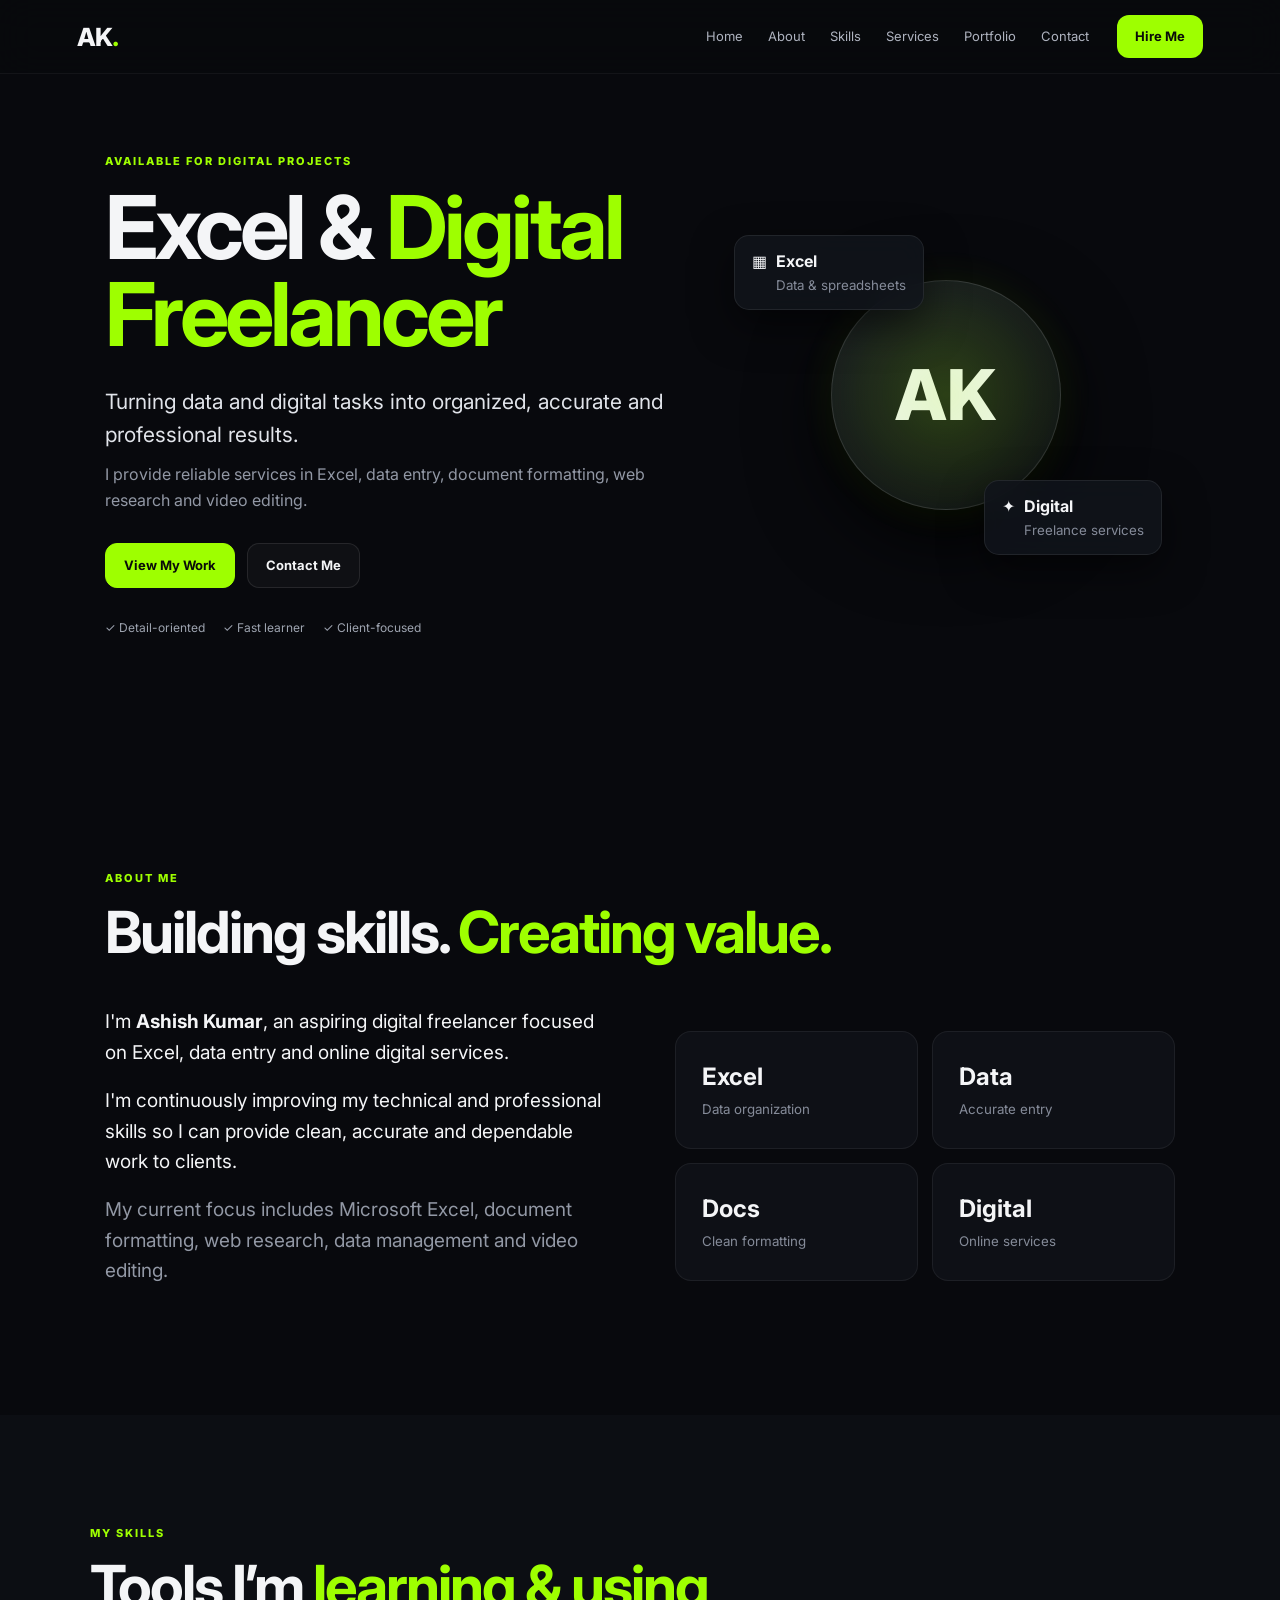
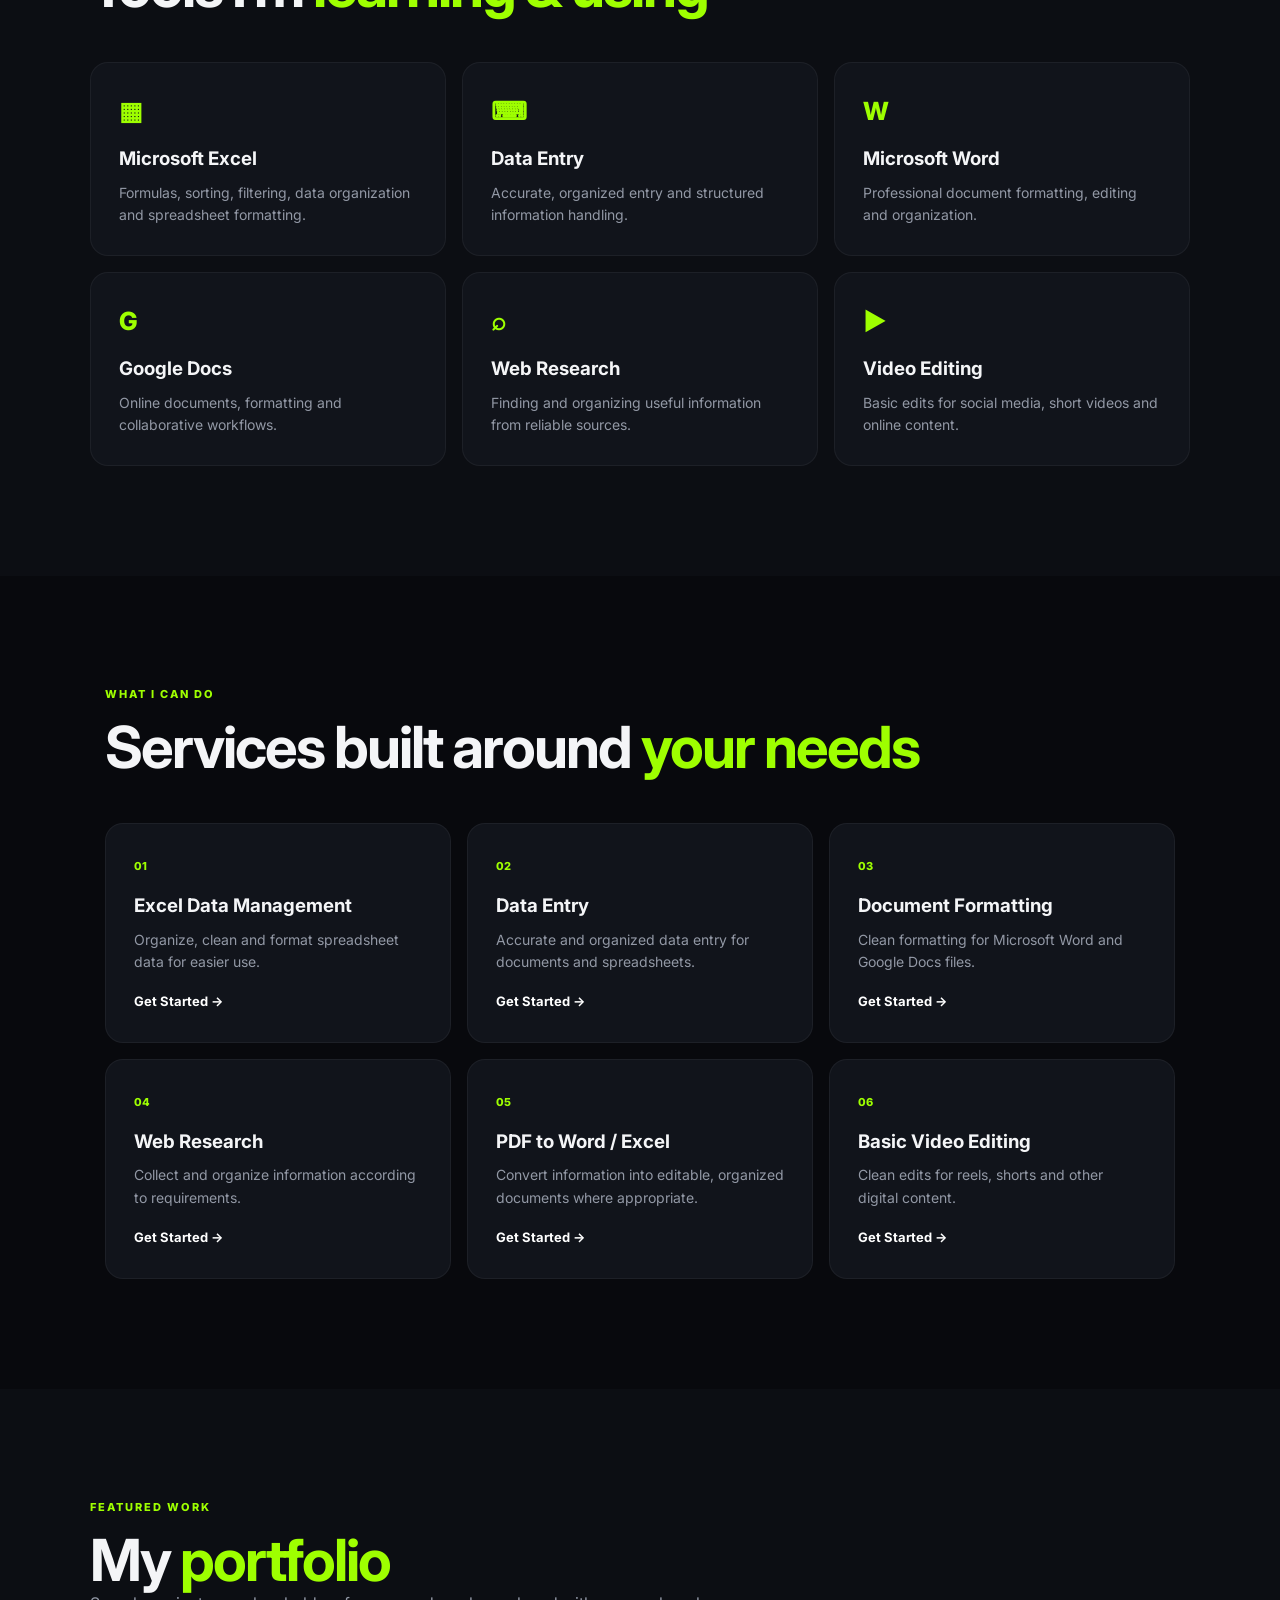
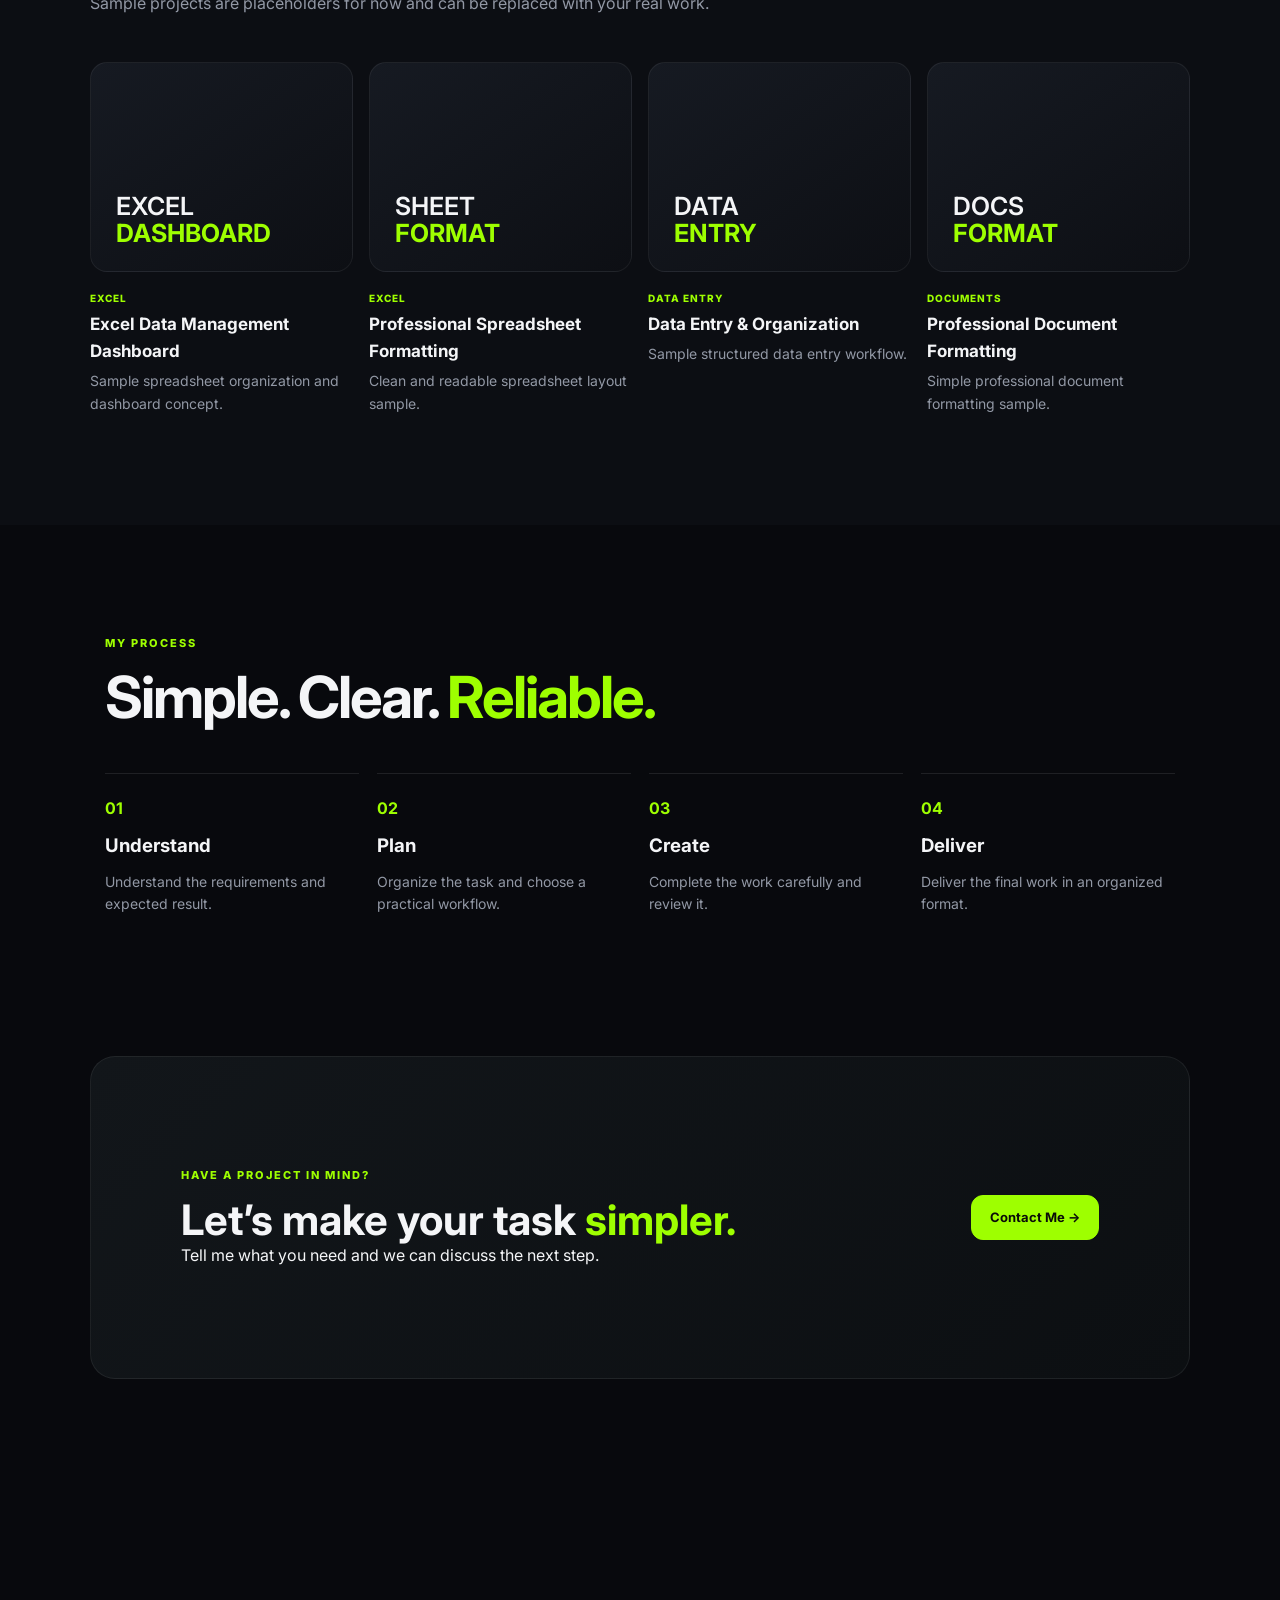
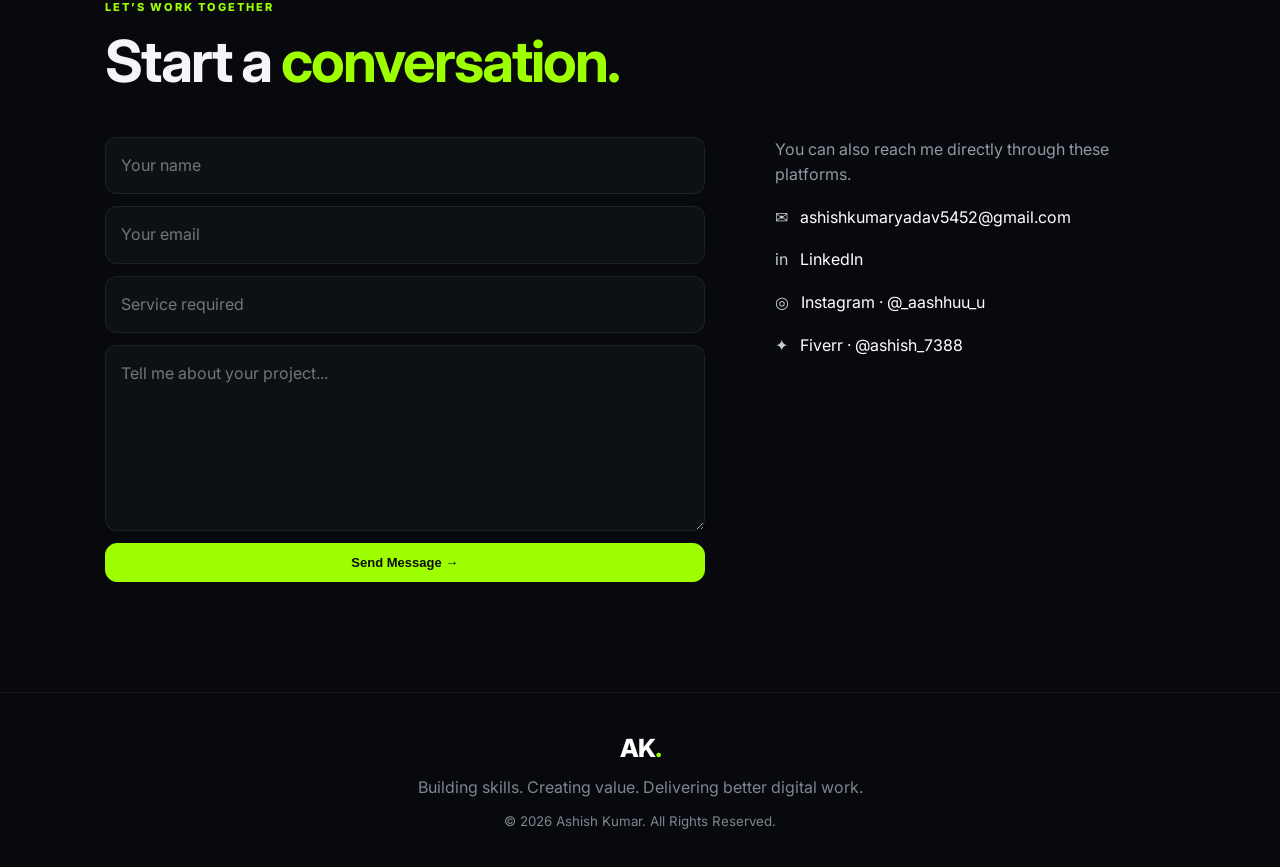
==== index.html @ 72ab9776 "Add files via upload" ====
<!DOCTYPE html>
<html lang="en">
<head>
  <meta charset="UTF-8">
  <meta name="viewport" content="width=device-width, initial-scale=1.0">
  <meta name="description" content="Ashish Kumar — Excel & Digital Freelancer. Portfolio showcasing Excel, data entry, document formatting, web research and digital services.">
  <title>Ashish Kumar | Excel & Digital Freelancer</title>
  <link rel="preconnect" href="https://fonts.googleapis.com">
  <link rel="preconnect" href="https://fonts.gstatic.com" crossorigin>
  <link href="https://fonts.googleapis.com/css2?family=Inter:wght@400;500;600;700;800&display=swap" rel="stylesheet">
  <link rel="stylesheet" href="style.css">
</head>
<body>
<header class="nav">
  <a class="logo" href="#home">AK<span>.</span></a>
  <button class="menu" aria-label="Open menu">☰</button>
  <nav>
    <a href="#home">Home</a><a href="#about">About</a><a href="#skills">Skills</a>
    <a href="#services">Services</a><a href="#portfolio">Portfolio</a><a href="#contact">Contact</a>
  </nav>
  <a class="nav-cta" href="#contact">Hire Me</a>
</header>

<main>
<section id="home" class="hero section">
  <div class="hero-copy reveal">
    <p class="eyebrow">AVAILABLE FOR DIGITAL PROJECTS</p>
    <h1>Excel &amp; <span>Digital Freelancer</span></h1>
    <p class="lead">Turning data and digital tasks into organized, accurate and professional results.</p>
    <p class="muted">I provide reliable services in Excel, data entry, document formatting, web research and video editing.</p>
    <div class="buttons">
      <a class="btn primary" href="#portfolio">View My Work</a>
      <a class="btn ghost" href="#contact">Contact Me</a>
    </div>
    <div class="mini-points"><span>✓ Detail-oriented</span><span>✓ Fast learner</span><span>✓ Client-focused</span></div>
  </div>
  <div class="hero-card reveal">
    <div class="orb"></div>
    <div class="avatar">AK</div>
    <div class="floating-card card-one">▦ <b>Excel</b><small>Data &amp; spreadsheets</small></div>
    <div class="floating-card card-two">✦ <b>Digital</b><small>Freelance services</small></div>
  </div>
</section>

<section id="about" class="section">
  <div class="section-head reveal"><p class="eyebrow">ABOUT ME</p><h2>Building skills. <span>Creating value.</span></h2></div>
  <div class="about-grid">
    <div class="about-text reveal">
      <p>I'm <strong>Ashish Kumar</strong>, an aspiring digital freelancer focused on Excel, data entry and online digital services.</p>
      <p>I'm continuously improving my technical and professional skills so I can provide clean, accurate and dependable work to clients.</p>
      <p class="muted">My current focus includes Microsoft Excel, document formatting, web research, data management and video editing.</p>
    </div>
    <div class="highlight-grid reveal">
      <div><b>Excel</b><small>Data organization</small></div><div><b>Data</b><small>Accurate entry</small></div>
      <div><b>Docs</b><small>Clean formatting</small></div><div><b>Digital</b><small>Online services</small></div>
    </div>
  </div>
</section>

<section id="skills" class="section alt">
  <div class="section-head reveal"><p class="eyebrow">MY SKILLS</p><h2>Tools I’m <span>learning &amp; using</span></h2></div>
  <div class="grid cards">
    <article class="skill reveal"><i>▦</i><h3>Microsoft Excel</h3><p>Formulas, sorting, filtering, data organization and spreadsheet formatting.</p></article>
    <article class="skill reveal"><i>⌨</i><h3>Data Entry</h3><p>Accurate, organized entry and structured information handling.</p></article>
    <article class="skill reveal"><i>W</i><h3>Microsoft Word</h3><p>Professional document formatting, editing and organization.</p></article>
    <article class="skill reveal"><i>G</i><h3>Google Docs</h3><p>Online documents, formatting and collaborative workflows.</p></article>
    <article class="skill reveal"><i>⌕</i><h3>Web Research</h3><p>Finding and organizing useful information from reliable sources.</p></article>
    <article class="skill reveal"><i>▶</i><h3>Video Editing</h3><p>Basic edits for social media, short videos and online content.</p></article>
  </div>
</section>

<section id="services" class="section">
  <div class="section-head reveal"><p class="eyebrow">WHAT I CAN DO</p><h2>Services built around <span>your needs</span></h2></div>
  <div class="grid services">
    <article class="service reveal"><span>01</span><h3>Excel Data Management</h3><p>Organize, clean and format spreadsheet data for easier use.</p><a href="#contact">Get Started →</a></article>
    <article class="service reveal"><span>02</span><h3>Data Entry</h3><p>Accurate and organized data entry for documents and spreadsheets.</p><a href="#contact">Get Started →</a></article>
    <article class="service reveal"><span>03</span><h3>Document Formatting</h3><p>Clean formatting for Microsoft Word and Google Docs files.</p><a href="#contact">Get Started →</a></article>
    <article class="service reveal"><span>04</span><h3>Web Research</h3><p>Collect and organize information according to requirements.</p><a href="#contact">Get Started →</a></article>
    <article class="service reveal"><span>05</span><h3>PDF to Word / Excel</h3><p>Convert information into editable, organized documents where appropriate.</p><a href="#contact">Get Started →</a></article>
    <article class="service reveal"><span>06</span><h3>Basic Video Editing</h3><p>Clean edits for reels, shorts and other digital content.</p><a href="#contact">Get Started →</a></article>
  </div>
</section>

<section id="portfolio" class="section alt">
  <div class="section-head reveal"><p class="eyebrow">FEATURED WORK</p><h2>My <span>portfolio</span></h2><p class="muted">Sample projects are placeholders for now and can be replaced with your real work.</p></div>
  <div class="portfolio-grid">
    <article class="project reveal"><div class="project-visual excel">EXCEL<br><b>DASHBOARD</b></div><small>EXCEL</small><h3>Excel Data Management Dashboard</h3><p>Sample spreadsheet organization and dashboard concept.</p></article>
    <article class="project reveal"><div class="project-visual sheet">SHEET<br><b>FORMAT</b></div><small>EXCEL</small><h3>Professional Spreadsheet Formatting</h3><p>Clean and readable spreadsheet layout sample.</p></article>
    <article class="project reveal"><div class="project-visual data">DATA<br><b>ENTRY</b></div><small>DATA ENTRY</small><h3>Data Entry &amp; Organization</h3><p>Sample structured data entry workflow.</p></article>
    <article class="project reveal"><div class="project-visual docs">DOCS<br><b>FORMAT</b></div><small>DOCUMENTS</small><h3>Professional Document Formatting</h3><p>Simple professional document formatting sample.</p></article>
  </div>
</section>

<section class="section">
  <div class="section-head reveal"><p class="eyebrow">MY PROCESS</p><h2>Simple. Clear. <span>Reliable.</span></h2></div>
  <div class="process">
    <div class="step reveal"><b>01</b><h3>Understand</h3><p>Understand the requirements and expected result.</p></div>
    <div class="step reveal"><b>02</b><h3>Plan</h3><p>Organize the task and choose a practical workflow.</p></div>
    <div class="step reveal"><b>03</b><h3>Create</h3><p>Complete the work carefully and review it.</p></div>
    <div class="step reveal"><b>04</b><h3>Deliver</h3><p>Deliver the final work in an organized format.</p></div>
  </div>
</section>

<section class="cta section reveal">
  <div><p class="eyebrow">HAVE A PROJECT IN MIND?</p><h2>Let’s make your task <span>simpler.</span></h2><p>Tell me what you need and we can discuss the next step.</p></div>
  <a class="btn primary" href="#contact">Contact Me →</a>
</section>

<section id="contact" class="section contact">
  <div class="section-head reveal"><p class="eyebrow">LET’S WORK TOGETHER</p><h2>Start a <span>conversation.</span></h2></div>
  <div class="contact-grid">
    <form class="contact-form reveal" onsubmit="sendMail(event)">
      <input id="name" required placeholder="Your name">
      <input id="email" type="email" required placeholder="Your email">
      <input id="service" placeholder="Service required">
      <textarea id="message" required rows="6" placeholder="Tell me about your project..."></textarea>
      <button class="btn primary" type="submit">Send Message →</button>
    </form>
    <div class="contact-info reveal">
      <p class="muted">You can also reach me directly through these platforms.</p>
      <a href="mailto:ashishkumaryadav5452@gmail.com">✉ <span>ashishkumaryadav5452@gmail.com</span></a>
      <a href="https://www.linkedin.com/in/ashish-kumar-b4bb66429" target="_blank" rel="noopener">in <span>LinkedIn</span></a>
      <a href="https://www.instagram.com/_aashhuu_u" target="_blank" rel="noopener">◎ <span>Instagram · @_aashhuu_u</span></a>
      <a href="https://www.fiverr.com/ashish_7388" target="_blank" rel="noopener">✦ <span>Fiverr · @ashish_7388</span></a>
    </div>
  </div>
</section>
</main>

<footer><div class="logo">AK<span>.</span></div><p>Building skills. Creating value. Delivering better digital work.</p><small>© 2026 Ashish Kumar. All Rights Reserved.</small></footer>
<script src="script.js"></script>
</body>
</html>
---- style.css ----
*{box-sizing:border-box;margin:0;padding:0}html{scroll-behavior:smooth}body{font-family:Inter,Arial,sans-serif;background:#08090d;color:#f4f5f7;line-height:1.6}a{color:inherit;text-decoration:none}.nav{position:fixed;top:0;left:0;right:0;height:74px;z-index:10;display:flex;align-items:center;gap:28px;padding:0 6%;background:rgba(8,9,13,.78);backdrop-filter:blur(18px);border-bottom:1px solid #ffffff0c}.logo{font-size:25px;font-weight:800;letter-spacing:-1px;margin-right:auto}.logo span,h1 span,h2 span{color:#9eff00}.nav nav{display:flex;gap:25px}.nav nav a{font-size:13px;color:#aeb3bf;transition:.2s}.nav nav a:hover{color:#fff}.nav-cta,.btn{padding:11px 18px;border-radius:12px;font-weight:700;font-size:13px}.nav-cta{background:#9eff00;color:#0a0c08}.menu{display:none;background:none;border:0;color:#fff;font-size:25px}.section{padding:110px 7%;max-width:1250px;margin:auto}.hero{min-height:760px;display:grid;grid-template-columns:1.1fr .9fr;align-items:center;gap:50px;padding-top:140px}.eyebrow{font-size:11px;letter-spacing:2px;color:#9eff00;font-weight:800;margin-bottom:14px}.hero h1{font-size:clamp(48px,7vw,88px);line-height:.98;letter-spacing:-4px;max-width:850px}.lead{font-size:21px;color:#e1e4ea;max-width:650px;margin:28px 0 10px}.muted{color:#9298a5}.buttons{display:flex;gap:12px;margin:30px 0}.btn{display:inline-block;border:1px solid #ffffff18;transition:.25s}.btn.primary{background:#9eff00;color:#0a0c08;border-color:#9eff00}.btn.primary:hover{transform:translateY(-3px);box-shadow:0 12px 30px #9eff0030}.btn.ghost{background:#ffffff08}.btn.ghost:hover{background:#ffffff12}.mini-points{display:flex;flex-wrap:wrap;gap:18px;color:#9ea4b0;font-size:12px}.hero-card{height:470px;position:relative;display:grid;place-items:center}.orb{position:absolute;width:310px;height:310px;border-radius:50%;background:radial-gradient(circle,#9eff0030,transparent 65%);filter:blur(5px)}.avatar{width:230px;height:230px;border-radius:50%;display:grid;place-items:center;font-size:70px;font-weight:800;border:1px solid #ffffff20;background:linear-gradient(145deg,#181b23,#0c0e13);box-shadow:0 25px 80px #000}.floating-card{position:absolute;background:#11141bdb;border:1px solid #ffffff14;border-radius:15px;padding:13px 17px;display:grid;grid-template-columns:auto 1fr;gap:0 9px;backdrop-filter:blur(12px);box-shadow:0 15px 40px #0008}.floating-card:first-letter{color:#9eff00}.floating-card small{grid-column:2;color:#858b99}.card-one{top:75px;left:4%}.card-two{bottom:75px;right:3%}.section-head{margin-bottom:45px}.section-head h2{font-size:clamp(34px,5vw,58px);line-height:1.05;letter-spacing:-2px}.about-grid{display:grid;grid-template-columns:1fr 1fr;gap:70px;align-items:center}.about-text{font-size:19px}.about-text p{margin-bottom:18px}.highlight-grid{display:grid;grid-template-columns:1fr 1fr;gap:14px}.highlight-grid div{padding:26px;border:1px solid #ffffff10;border-radius:16px;background:#0e1016}.highlight-grid b{display:block;font-size:24px}.highlight-grid small{color:#858b99}.alt{background:#0c0e13;max-width:none;padding-left:7%;padding-right:7%}.grid{display:grid;grid-template-columns:repeat(3,1fr);gap:16px}.skill,.service{background:#11141b;border:1px solid #ffffff0d;border-radius:18px;padding:28px;transition:.25s}.skill:hover,.service:hover,.project:hover{transform:translateY(-5px);border-color:#9eff0035}.skill i{font-style:normal;color:#9eff00;font-weight:800;font-size:25px}.skill h3,.service h3{margin:13px 0 8px}.skill p,.service p,.project p,.step p{color:#9298a5;font-size:14px}.services .service{position:relative}.service>span{font-size:11px;color:#9eff00;font-weight:800}.service a{display:inline-block;margin-top:18px;color:#fff;font-size:13px;font-weight:700}.portfolio-grid{display:grid;grid-template-columns:repeat(4,1fr);gap:16px}.project{transition:.25s}.project small{display:block;color:#9eff00;font-size:10px;font-weight:800;letter-spacing:1px;margin-top:18px}.project h3{font-size:17px;margin:5px 0}.project-visual{height:210px;border:1px solid #ffffff10;border-radius:17px;padding:25px;display:flex;flex-direction:column;justify-content:end;font-size:25px;font-weight:600;line-height:1.05;background:linear-gradient(145deg,#161a22,#0d0f14)}.project-visual b{color:#9eff00}.process{display:grid;grid-template-columns:repeat(4,1fr);gap:18px}.step{border-top:1px solid #ffffff18;padding-top:22px}.step b{color:#9eff00}.step h3{margin:10px 0}.cta{max-width:1100px;margin:30px auto 110px;border:1px solid #ffffff12;border-radius:25px;background:linear-gradient(135deg,#12161a,#0c0f12);display:flex;justify-content:space-between;align-items:center;gap:30px}.cta h2{font-size:42px;line-height:1.05}.contact-grid{display:grid;grid-template-columns:1.2fr .8fr;gap:70px}.contact-form{display:grid;gap:12px}.contact-form input,.contact-form textarea{width:100%;border:1px solid #ffffff12;background:#0d1015;color:#fff;padding:15px;border-radius:12px;font:inherit;outline:none}.contact-form input:focus,.contact-form textarea:focus{border-color:#9eff0060}.contact-info{display:flex;flex-direction:column;gap:17px}.contact-info a{display:flex;gap:12px;align-items:center;color:#c9ccd3}.contact-info a:first-letter{color:#9eff00}.contact-info span{color:#fff}footer{padding:35px 7%;border-top:1px solid #ffffff0c;text-align:center;color:#7e8490}footer .logo{display:block;color:#fff;margin:0 0 7px}footer small{display:block;margin-top:10px}.reveal{opacity:0;transform:translateY(18px);transition:.7s ease}.reveal.show{opacity:1;transform:none}@media(max-width:900px){.nav nav,.nav-cta{display:none}.menu{display:block}.hero{grid-template-columns:1fr;min-height:auto}.hero-card{height:380px}.grid,.portfolio-grid{grid-template-columns:repeat(2,1fr)}.about-grid,.contact-grid{grid-template-columns:1fr}.process{grid-template-columns:repeat(2,1fr)}}@media(max-width:600px){.section{padding:85px 5%}.hero{padding-top:125px}.hero h1{font-size:49px;letter-spacing:-2.5px}.lead{font-size:17px}.hero-card{height:330px}.avatar{width:180px;height:180px;font-size:52px}.orb{width:240px;height:240px}.floating-card{font-size:12px}.card-one{left:0}.card-two{right:0}.grid,.portfolio-grid,.process,.highlight-grid{grid-template-columns:1fr}.cta{margin:10px 5% 80px;display:block}.cta h2{font-size:34px;margin-bottom:20px}.cta .btn{margin-top:22px}.nav{padding:0 5%}.mini-points{gap:10px}.contact-info{margin-top:10px}}
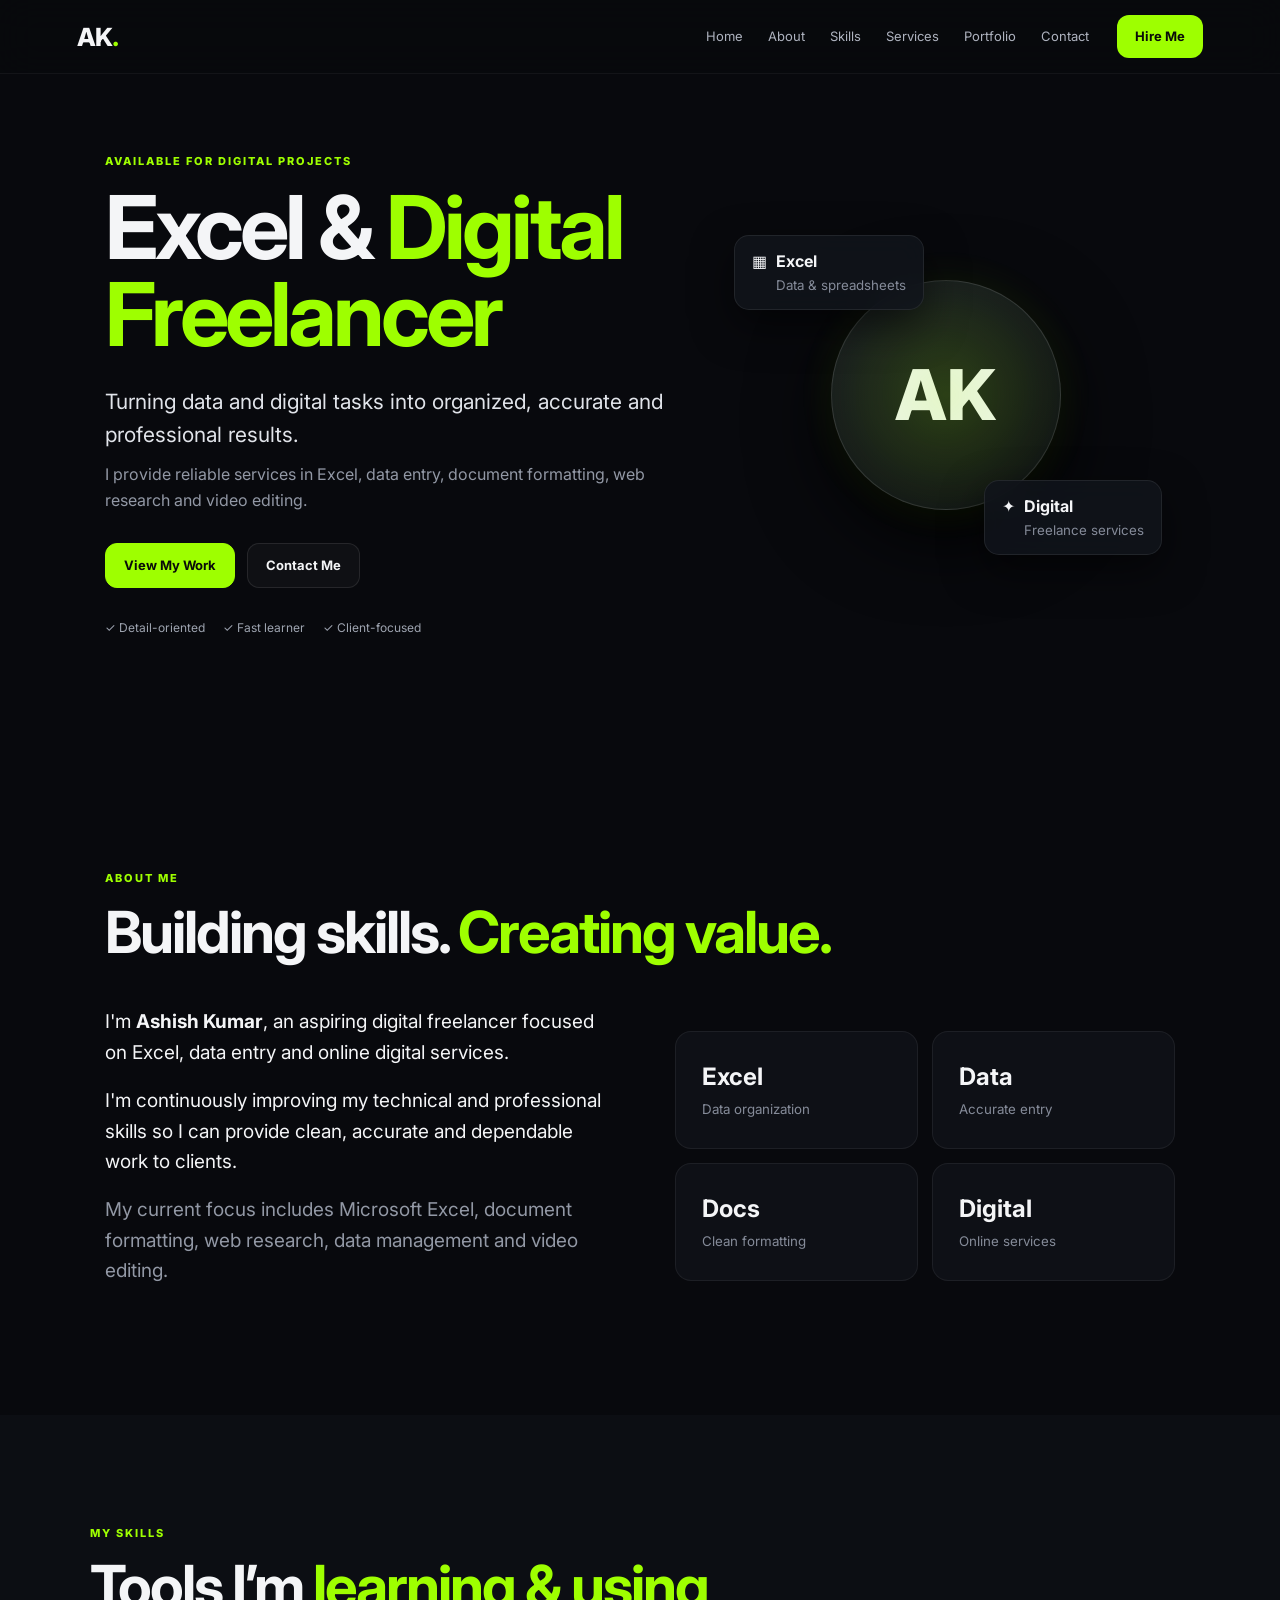
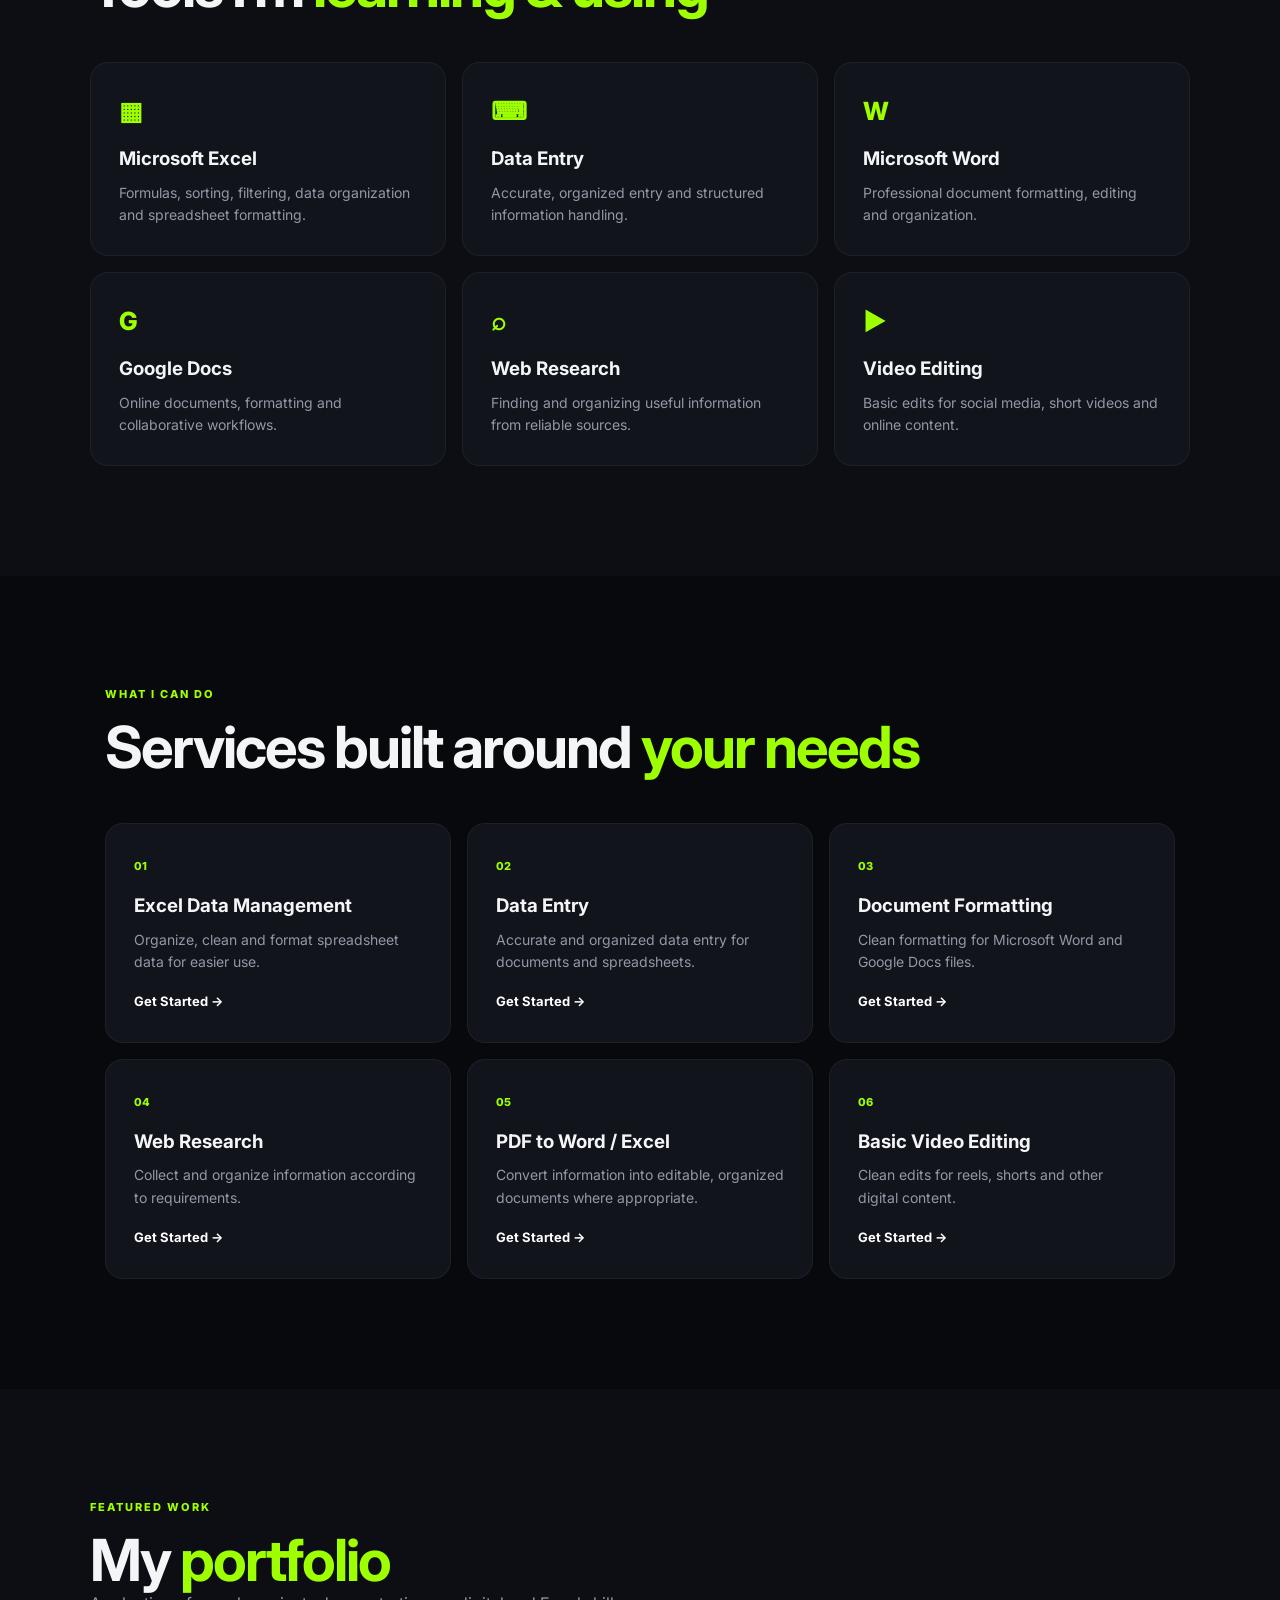
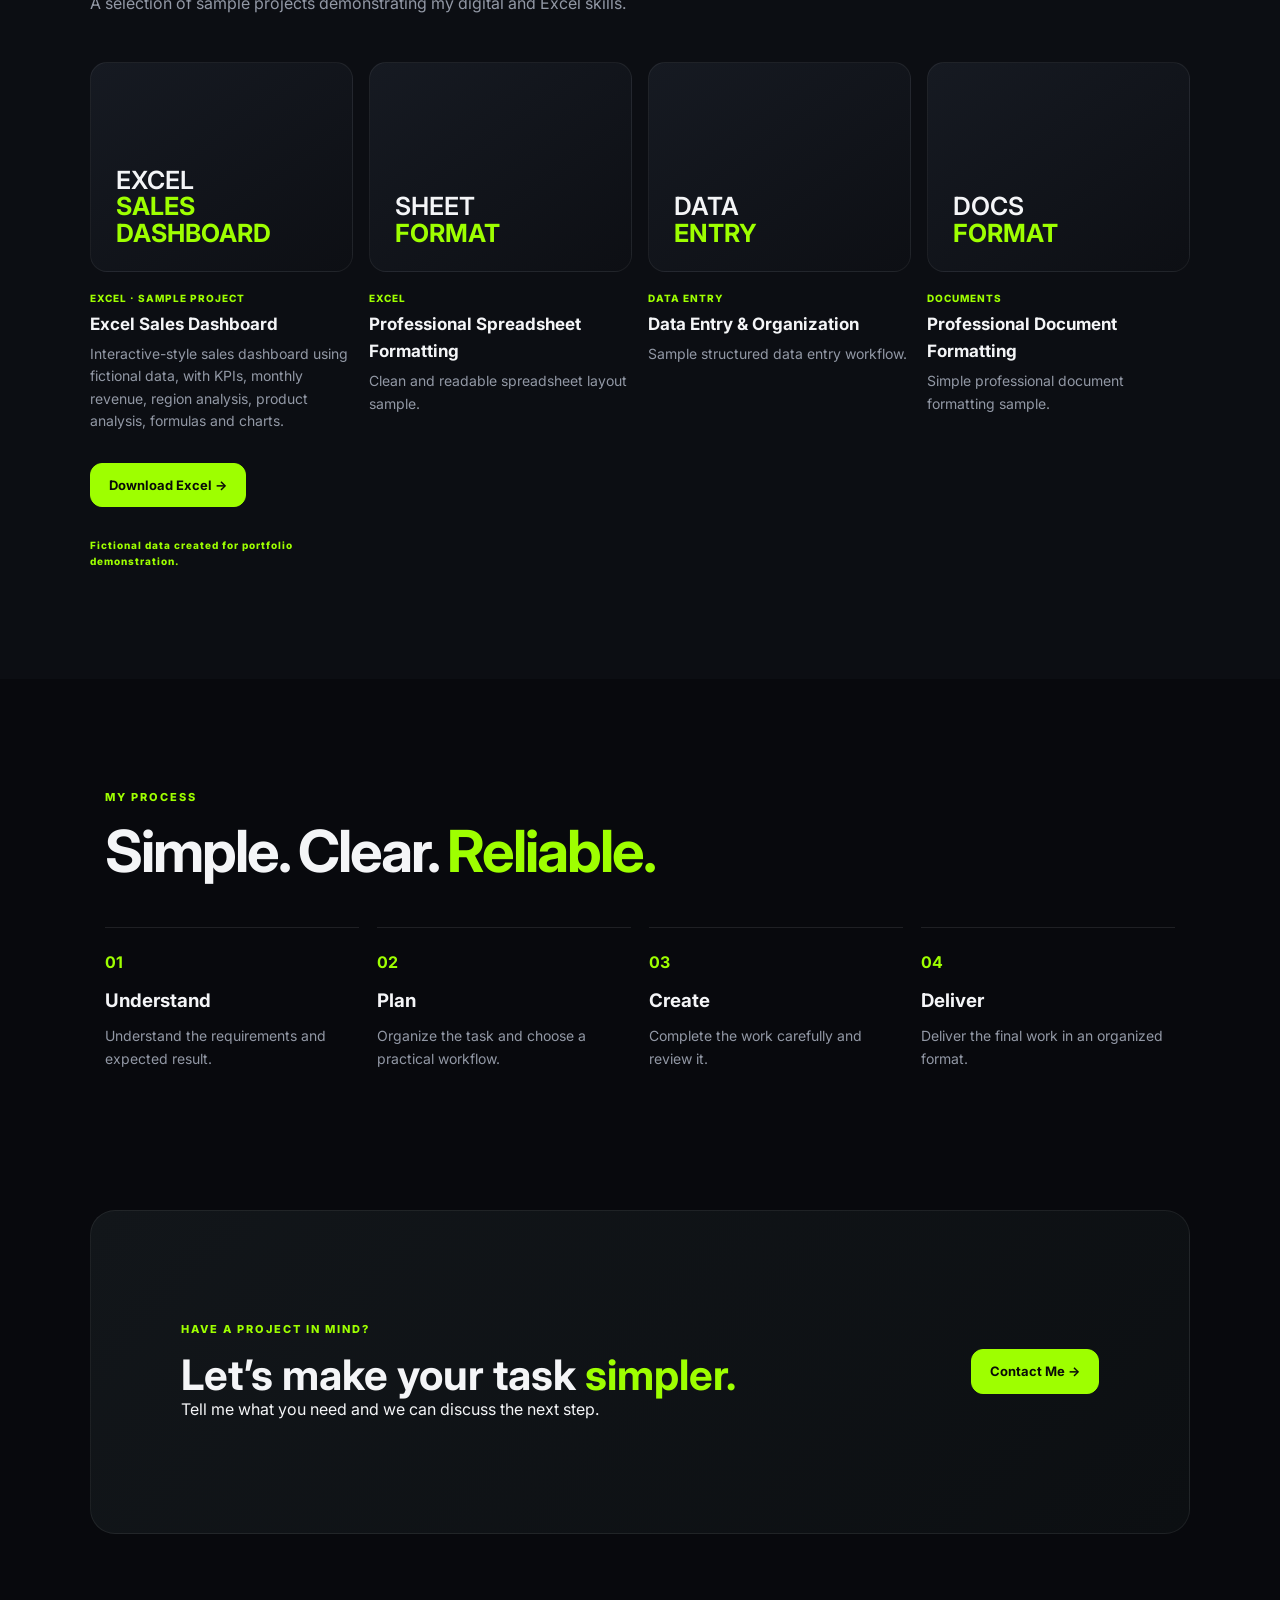
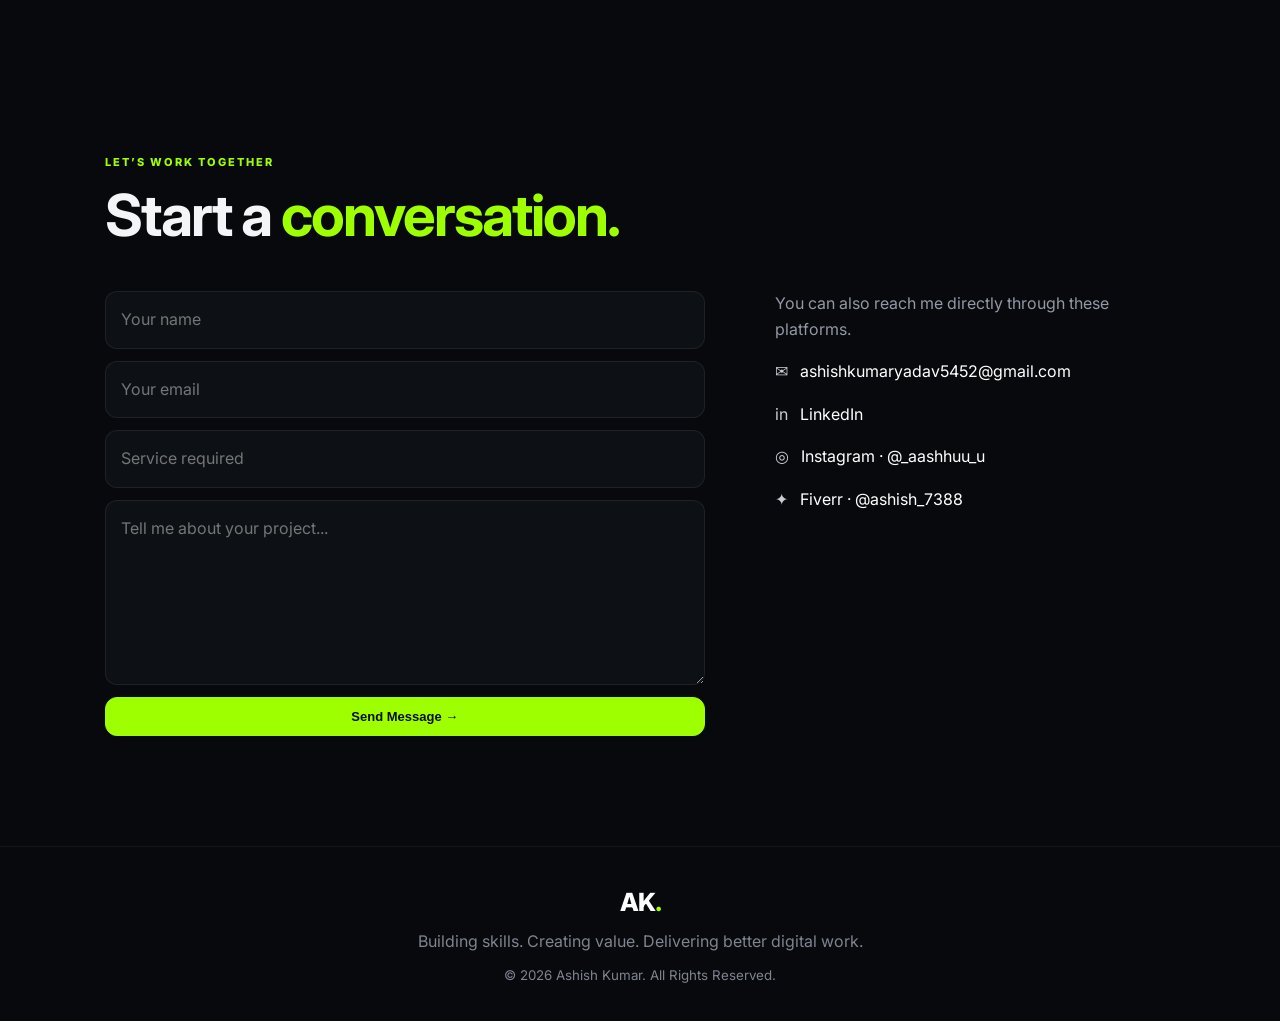
==== commit e7426191: "Update index.html" ====
--- a/index.html
+++ b/index.html
@@ -8,6 +8,23 @@
   <link rel="preconnect" href="https://fonts.googleapis.com">
   <link rel="preconnect" href="https://fonts.gstatic.com" crossorigin>
   <link href="https://fonts.googleapis.com/css2?family=Inter:wght@400;500;600;700;800&display=swap" rel="stylesheet">
+  <meta name="description" content="Ashish Kumar is an Excel & Digital Freelancer offering Excel data management, data entry, document formatting, web research and basic video editing services.">
+  <meta name="keywords" content="Ashish Kumar, Excel freelancer, Excel data management, data entry freelancer, digital freelancer, document formatting, web research, India">
+  <meta name="author" content="Ashish Kumar">
+  <meta name="robots" content="index, follow">
+  <link rel="canonical" href="https://ashishkumaryadav5452-blip.github.io/ashish-portfolio/">
+  <meta property="og:type" content="website">
+  <meta property="og:title" content="Ashish Kumar | Excel & Digital Freelancer">
+  <meta property="og:description" content="Portfolio of Ashish Kumar — Excel, data entry, document formatting, web research and digital services.">
+  <meta property="og:url" content="https://ashishkumaryadav5452-blip.github.io/ashish-portfolio/">
+  <meta property="og:site_name" content="Ashish Kumar Portfolio">
+  <meta name="twitter:card" content="summary">
+  <meta name="twitter:title" content="Ashish Kumar | Excel & Digital Freelancer">
+  <meta name="twitter:description" content="Excel, data entry, document formatting, web research and digital services.">
+  <link rel="sitemap" type="application/xml" href="/ashish-portfolio/sitemap.xml">
+  <script type="application/ld+json">
+  {"@context":"https://schema.org","@type":"Person","name":"Ashish Kumar","jobTitle":"Excel & Digital Freelancer","url":"https://ashishkumaryadav5452-blip.github.io/ashish-portfolio/","email":"mailto:ashishkumaryadav5452@gmail.com","sameAs":["https://www.linkedin.com/in/ashish-kumar-b4bb66429","https://www.instagram.com/_aashhuu_u","https://www.fiverr.com/ashish_7388"],"knowsAbout":["Microsoft Excel","Data Entry","Document Formatting","Web Research","Video Editing"]}
+  </script>
   <link rel="stylesheet" href="style.css">
 </head>
 <body>
@@ -82,12 +99,44 @@
 </section>
 
 <section id="portfolio" class="section alt">
-  <div class="section-head reveal"><p class="eyebrow">FEATURED WORK</p><h2>My <span>portfolio</span></h2><p class="muted">Sample projects are placeholders for now and can be replaced with your real work.</p></div>
+  <div class="section-head reveal">
+    <p class="eyebrow">FEATURED WORK</p>
+    <h2>My <span>portfolio</span></h2>
+    <p class="muted">A selection of sample projects demonstrating my digital and Excel skills.</p>
+  </div>
+
   <div class="portfolio-grid">
-    <article class="project reveal"><div class="project-visual excel">EXCEL<br><b>DASHBOARD</b></div><small>EXCEL</small><h3>Excel Data Management Dashboard</h3><p>Sample spreadsheet organization and dashboard concept.</p></article>
-    <article class="project reveal"><div class="project-visual sheet">SHEET<br><b>FORMAT</b></div><small>EXCEL</small><h3>Professional Spreadsheet Formatting</h3><p>Clean and readable spreadsheet layout sample.</p></article>
-    <article class="project reveal"><div class="project-visual data">DATA<br><b>ENTRY</b></div><small>DATA ENTRY</small><h3>Data Entry &amp; Organization</h3><p>Sample structured data entry workflow.</p></article>
-    <article class="project reveal"><div class="project-visual docs">DOCS<br><b>FORMAT</b></div><small>DOCUMENTS</small><h3>Professional Document Formatting</h3><p>Simple professional document formatting sample.</p></article>
+    <article class="project reveal">
+      <div class="project-visual excel">EXCEL<br><b>SALES DASHBOARD</b></div>
+      <small>EXCEL · SAMPLE PROJECT</small>
+      <h3>Excel Sales Dashboard</h3>
+      <p>Interactive-style sales dashboard using fictional data, with KPIs, monthly revenue, region analysis, product analysis, formulas and charts.</p>
+      <div class="buttons">
+        <a class="btn primary" href="Ashish_Excel_Sales_Dashboard.xlsx" download>Download Excel →</a>
+      </div>
+      <small class="muted">Fictional data created for portfolio demonstration.</small>
+    </article>
+
+    <article class="project reveal">
+      <div class="project-visual sheet">SHEET<br><b>FORMAT</b></div>
+      <small>EXCEL</small>
+      <h3>Professional Spreadsheet Formatting</h3>
+      <p>Clean and readable spreadsheet layout sample.</p>
+    </article>
+
+    <article class="project reveal">
+      <div class="project-visual data">DATA<br><b>ENTRY</b></div>
+      <small>DATA ENTRY</small>
+      <h3>Data Entry &amp; Organization</h3>
+      <p>Sample structured data entry workflow.</p>
+    </article>
+
+    <article class="project reveal">
+      <div class="project-visual docs">DOCS<br><b>FORMAT</b></div>
+      <small>DOCUMENTS</small>
+      <h3>Professional Document Formatting</h3>
+      <p>Simple professional document formatting sample.</p>
+    </article>
   </div>
 </section>
 
@@ -130,4 +179,4 @@
 <footer><div class="logo">AK<span>.</span></div><p>Building skills. Creating value. Delivering better digital work.</p><small>© 2026 Ashish Kumar. All Rights Reserved.</small></footer>
 <script src="script.js"></script>
 </body>
-</html>+</html>
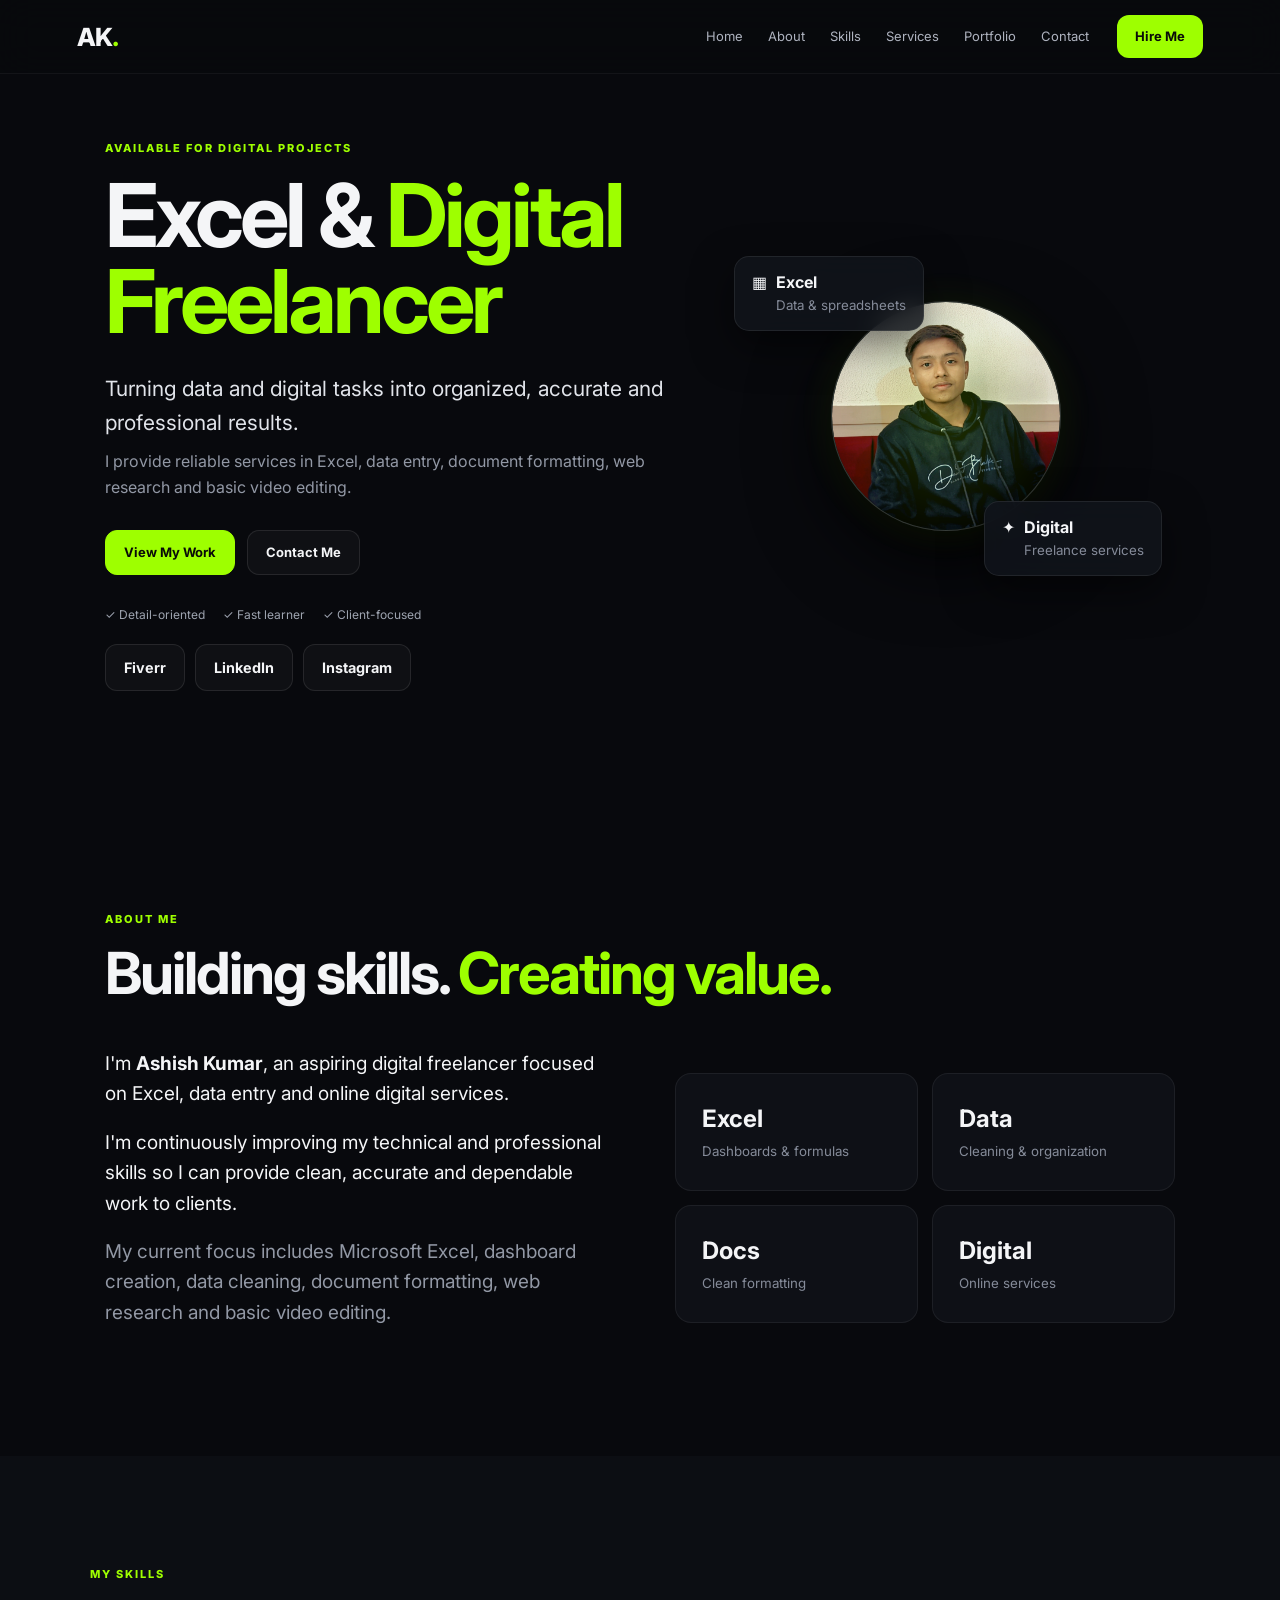
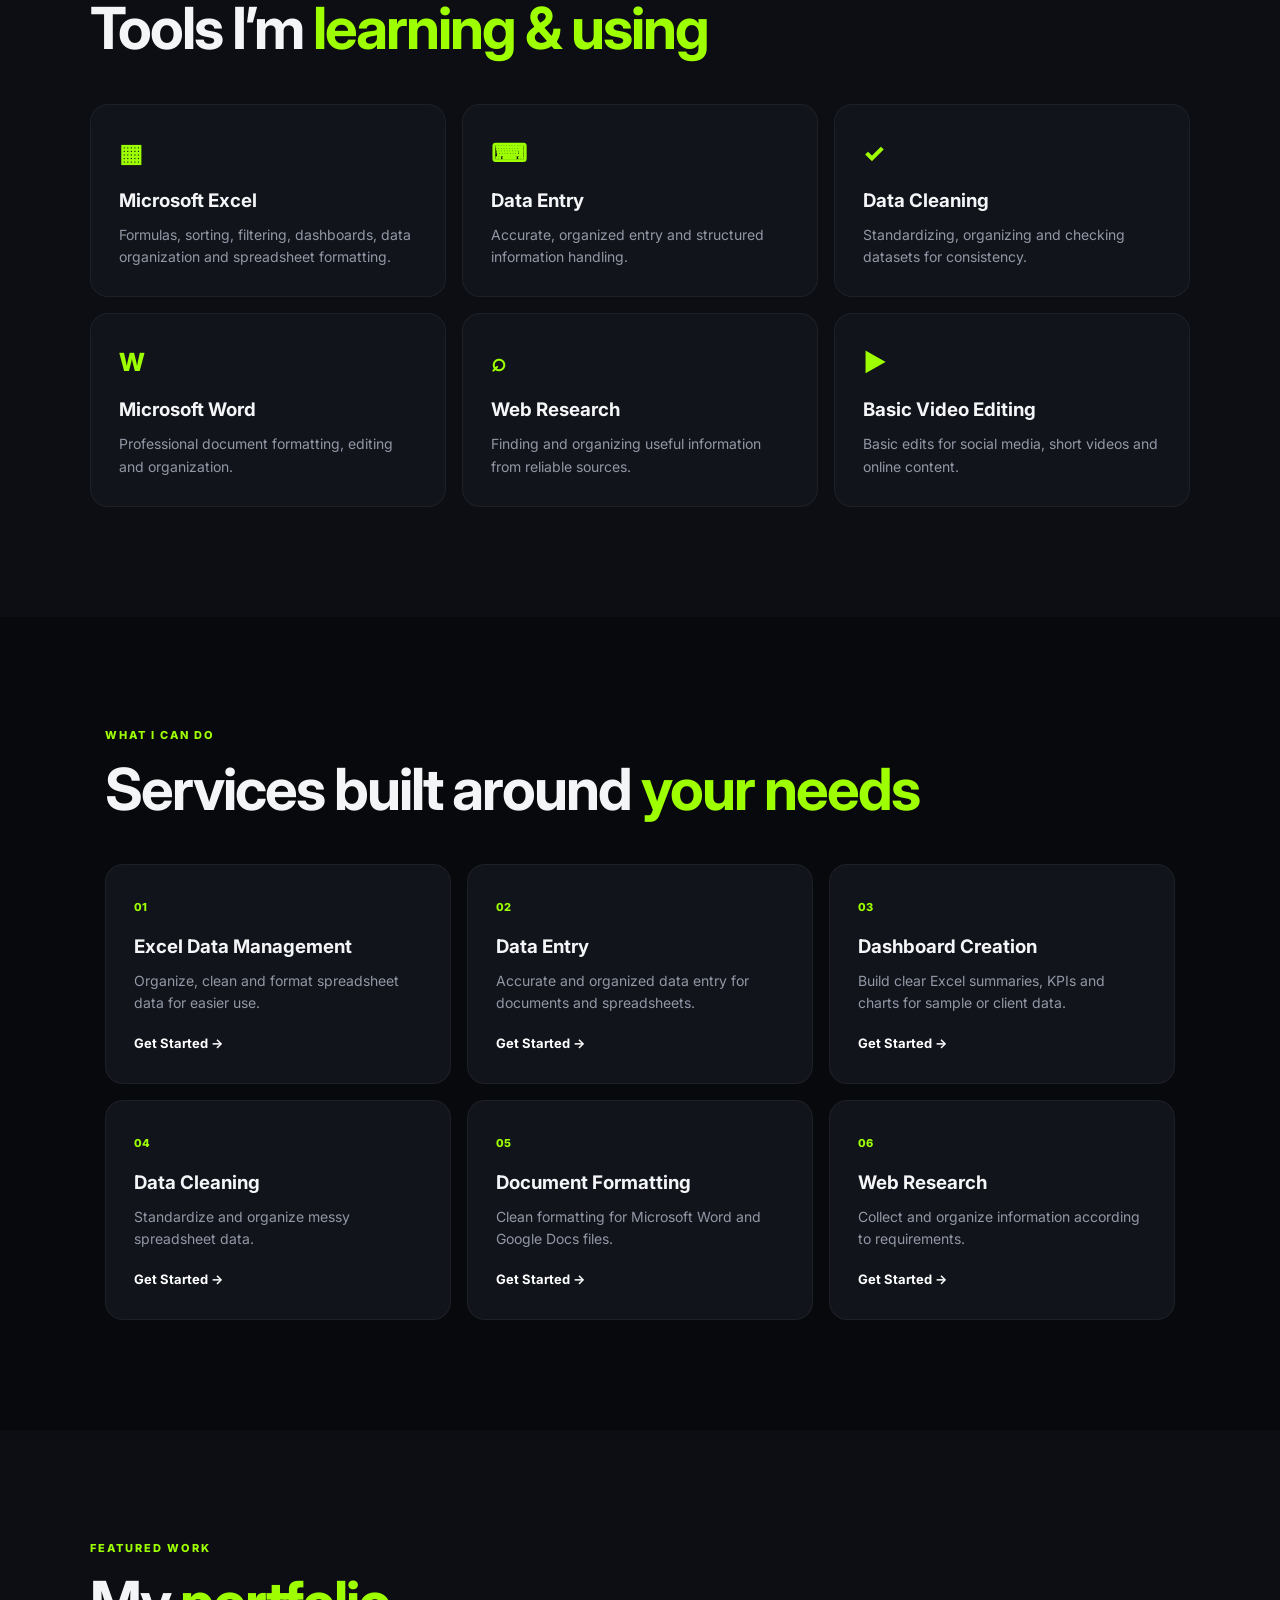
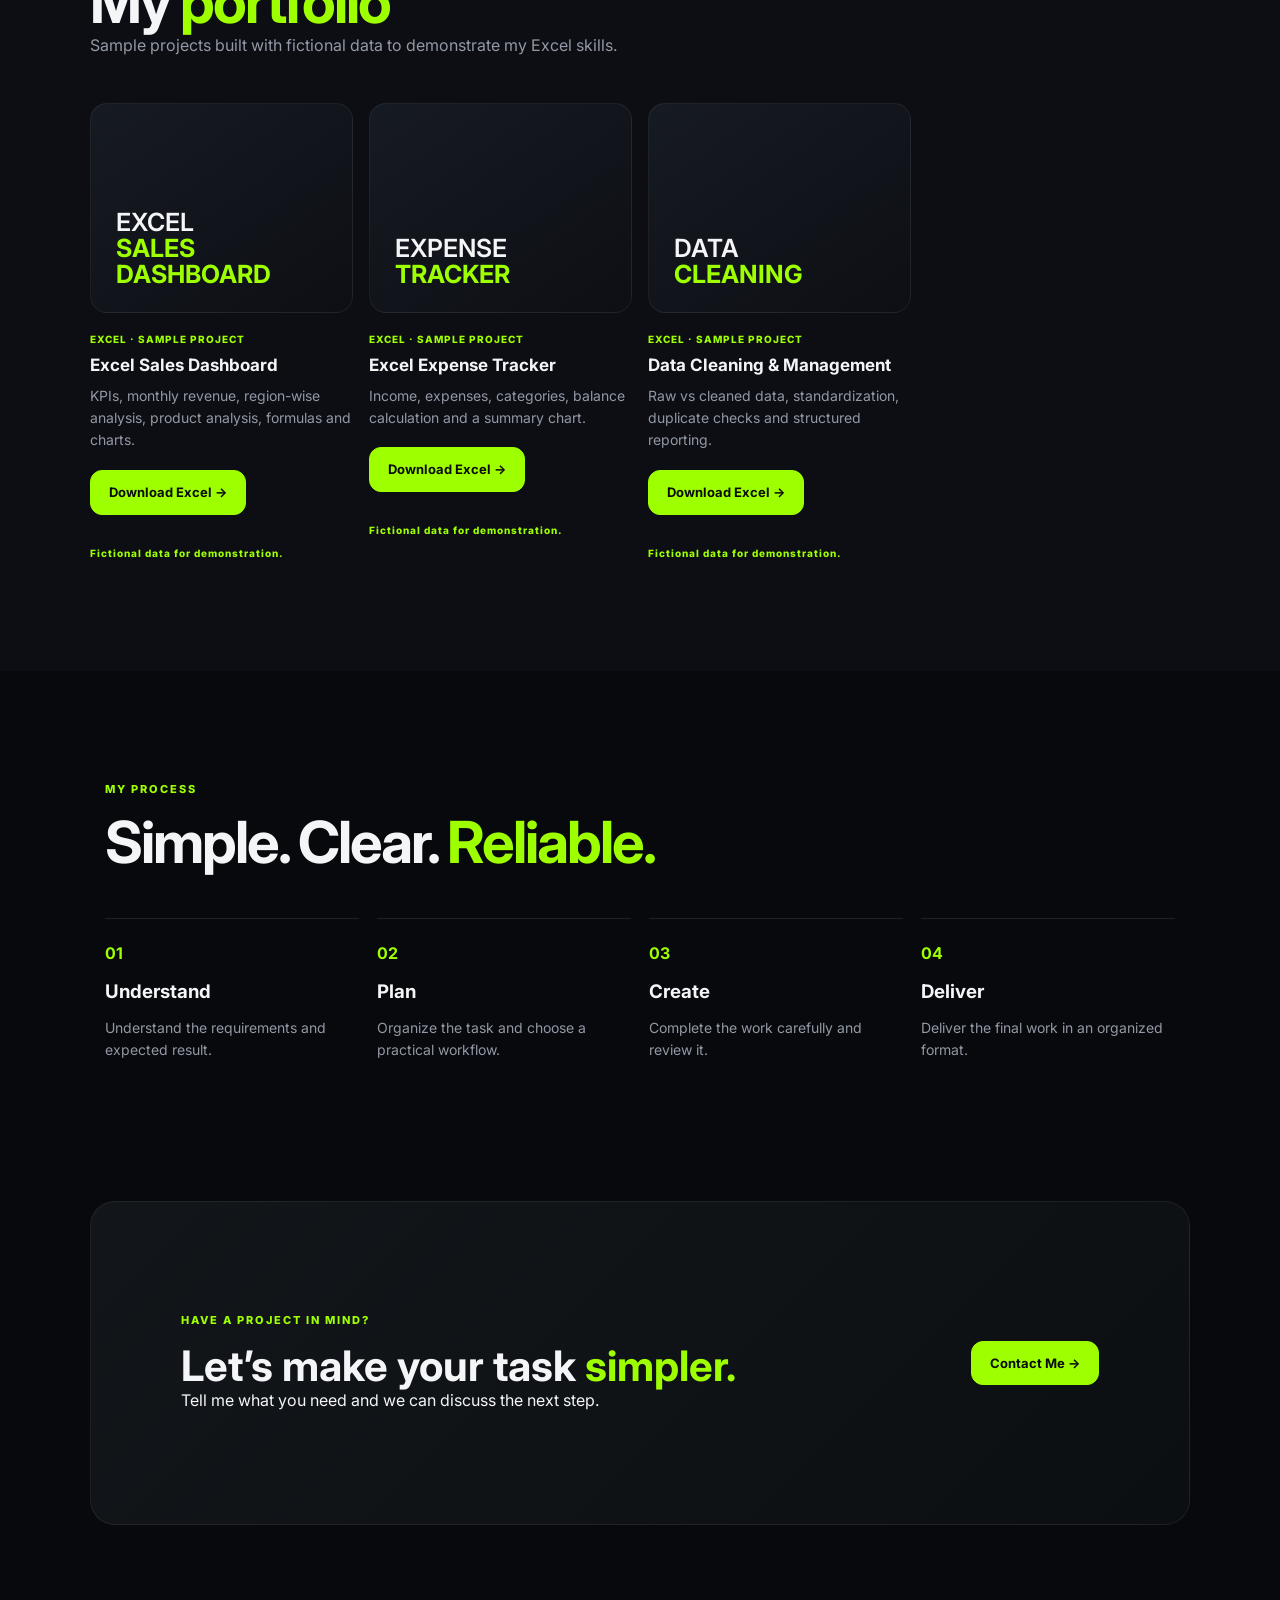
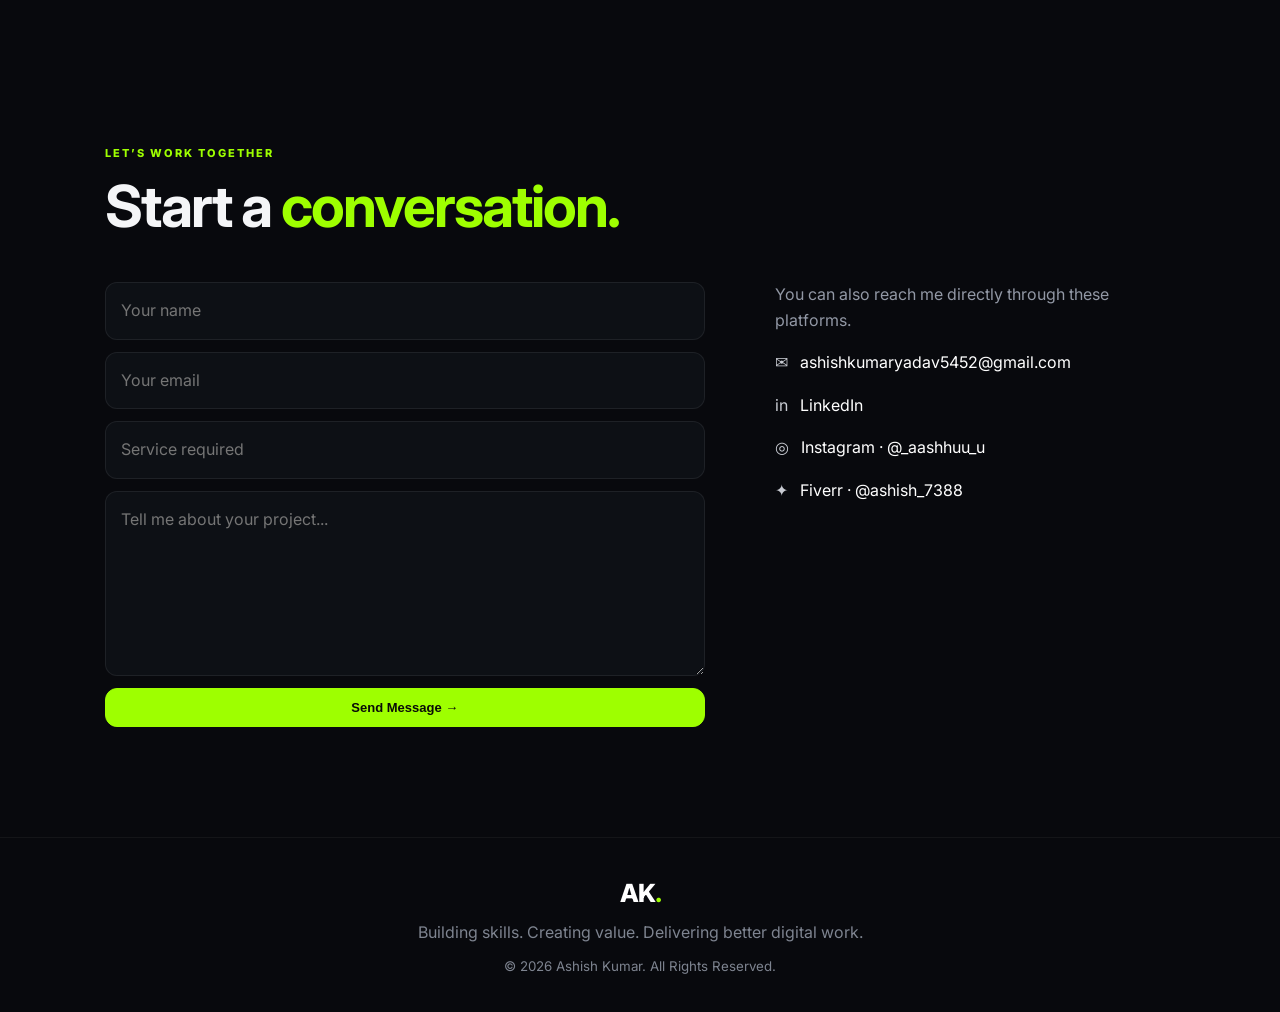
==== commit be929342: "Add files via upload" ====
--- a/index.html
+++ b/index.html
@@ -3,29 +3,38 @@
 <head>
   <meta charset="UTF-8">
   <meta name="viewport" content="width=device-width, initial-scale=1.0">
-  <meta name="description" content="Ashish Kumar — Excel & Digital Freelancer. Portfolio showcasing Excel, data entry, document formatting, web research and digital services.">
+  <meta name="description" content="Ashish Kumar — Excel & Digital Freelancer. Portfolio showcasing Excel dashboards, expense tracking, data cleaning, data entry, document formatting and digital services.">
   <title>Ashish Kumar | Excel & Digital Freelancer</title>
   <link rel="preconnect" href="https://fonts.googleapis.com">
   <link rel="preconnect" href="https://fonts.gstatic.com" crossorigin>
   <link href="https://fonts.googleapis.com/css2?family=Inter:wght@400;500;600;700;800&display=swap" rel="stylesheet">
-  <meta name="description" content="Ashish Kumar is an Excel & Digital Freelancer offering Excel data management, data entry, document formatting, web research and basic video editing services.">
-  <meta name="keywords" content="Ashish Kumar, Excel freelancer, Excel data management, data entry freelancer, digital freelancer, document formatting, web research, India">
+  <meta name="keywords" content="Ashish Kumar, Excel freelancer, Excel dashboard, data cleaning, data entry, digital freelancer, document formatting, web research, India">
   <meta name="author" content="Ashish Kumar">
   <meta name="robots" content="index, follow">
   <link rel="canonical" href="https://ashishkumaryadav5452-blip.github.io/ashish-portfolio/">
   <meta property="og:type" content="website">
   <meta property="og:title" content="Ashish Kumar | Excel & Digital Freelancer">
-  <meta property="og:description" content="Portfolio of Ashish Kumar — Excel, data entry, document formatting, web research and digital services.">
+  <meta property="og:description" content="Portfolio of Ashish Kumar — Excel dashboards, data cleaning, data entry and digital services.">
   <meta property="og:url" content="https://ashishkumaryadav5452-blip.github.io/ashish-portfolio/">
   <meta property="og:site_name" content="Ashish Kumar Portfolio">
   <meta name="twitter:card" content="summary">
   <meta name="twitter:title" content="Ashish Kumar | Excel & Digital Freelancer">
-  <meta name="twitter:description" content="Excel, data entry, document formatting, web research and digital services.">
+  <meta name="twitter:description" content="Excel dashboards, data cleaning, data entry and digital services.">
   <link rel="sitemap" type="application/xml" href="/ashish-portfolio/sitemap.xml">
   <script type="application/ld+json">
-  {"@context":"https://schema.org","@type":"Person","name":"Ashish Kumar","jobTitle":"Excel & Digital Freelancer","url":"https://ashishkumaryadav5452-blip.github.io/ashish-portfolio/","email":"mailto:ashishkumaryadav5452@gmail.com","sameAs":["https://www.linkedin.com/in/ashish-kumar-b4bb66429","https://www.instagram.com/_aashhuu_u","https://www.fiverr.com/ashish_7388"],"knowsAbout":["Microsoft Excel","Data Entry","Document Formatting","Web Research","Video Editing"]}
+  {"@context":"https://schema.org","@type":"Person","name":"Ashish Kumar","jobTitle":"Excel & Digital Freelancer","url":"https://ashishkumaryadav5452-blip.github.io/ashish-portfolio/","email":"mailto:ashishkumaryadav5452@gmail.com","sameAs":["https://www.linkedin.com/in/ashish-kumar-b4bb66429","https://www.instagram.com/_aashhuu_u","https://www.fiverr.com/ashish_7388"],"knowsAbout":["Microsoft Excel","Data Entry","Data Cleaning","Document Formatting","Web Research","Video Editing"]}
   </script>
   <link rel="stylesheet" href="style.css">
+  <style>
+    .profile-photo{width:100%;height:100%;object-fit:cover;border-radius:inherit;display:block}
+    .hero-card .avatar{overflow:hidden;padding:0}
+    .project .buttons{margin-top:18px}
+    .project .btn{display:inline-flex;text-decoration:none}
+    .project .project-note{display:block;margin-top:12px}
+    .social-row{display:flex;gap:10px;flex-wrap:wrap;margin-top:20px}
+    .social-row a{font-size:.9rem}
+    @media(max-width:700px){.profile-photo{object-position:center top}}
+  </style>
 </head>
 <body>
 <header class="nav">
@@ -44,16 +53,21 @@
     <p class="eyebrow">AVAILABLE FOR DIGITAL PROJECTS</p>
     <h1>Excel &amp; <span>Digital Freelancer</span></h1>
     <p class="lead">Turning data and digital tasks into organized, accurate and professional results.</p>
-    <p class="muted">I provide reliable services in Excel, data entry, document formatting, web research and video editing.</p>
+    <p class="muted">I provide reliable services in Excel, data entry, document formatting, web research and basic video editing.</p>
     <div class="buttons">
       <a class="btn primary" href="#portfolio">View My Work</a>
       <a class="btn ghost" href="#contact">Contact Me</a>
     </div>
     <div class="mini-points"><span>✓ Detail-oriented</span><span>✓ Fast learner</span><span>✓ Client-focused</span></div>
+    <div class="social-row">
+      <a class="btn ghost" href="https://www.fiverr.com/ashish_7388" target="_blank" rel="noopener">Fiverr</a>
+      <a class="btn ghost" href="https://www.linkedin.com/in/ashish-kumar-b4bb66429" target="_blank" rel="noopener">LinkedIn</a>
+      <a class="btn ghost" href="https://www.instagram.com/_aashhuu_u" target="_blank" rel="noopener">Instagram</a>
+    </div>
   </div>
   <div class="hero-card reveal">
     <div class="orb"></div>
-    <div class="avatar">AK</div>
+    <div class="avatar"><img class="profile-photo" src="ashish-profile.webp" alt="Ashish Kumar"></div>
     <div class="floating-card card-one">▦ <b>Excel</b><small>Data &amp; spreadsheets</small></div>
     <div class="floating-card card-two">✦ <b>Digital</b><small>Freelance services</small></div>
   </div>
@@ -65,10 +79,10 @@
     <div class="about-text reveal">
       <p>I'm <strong>Ashish Kumar</strong>, an aspiring digital freelancer focused on Excel, data entry and online digital services.</p>
       <p>I'm continuously improving my technical and professional skills so I can provide clean, accurate and dependable work to clients.</p>
-      <p class="muted">My current focus includes Microsoft Excel, document formatting, web research, data management and video editing.</p>
+      <p class="muted">My current focus includes Microsoft Excel, dashboard creation, data cleaning, document formatting, web research and basic video editing.</p>
     </div>
     <div class="highlight-grid reveal">
-      <div><b>Excel</b><small>Data organization</small></div><div><b>Data</b><small>Accurate entry</small></div>
+      <div><b>Excel</b><small>Dashboards &amp; formulas</small></div><div><b>Data</b><small>Cleaning &amp; organization</small></div>
       <div><b>Docs</b><small>Clean formatting</small></div><div><b>Digital</b><small>Online services</small></div>
     </div>
   </div>
@@ -77,12 +91,12 @@
 <section id="skills" class="section alt">
   <div class="section-head reveal"><p class="eyebrow">MY SKILLS</p><h2>Tools I’m <span>learning &amp; using</span></h2></div>
   <div class="grid cards">
-    <article class="skill reveal"><i>▦</i><h3>Microsoft Excel</h3><p>Formulas, sorting, filtering, data organization and spreadsheet formatting.</p></article>
+    <article class="skill reveal"><i>▦</i><h3>Microsoft Excel</h3><p>Formulas, sorting, filtering, dashboards, data organization and spreadsheet formatting.</p></article>
     <article class="skill reveal"><i>⌨</i><h3>Data Entry</h3><p>Accurate, organized entry and structured information handling.</p></article>
+    <article class="skill reveal"><i>✓</i><h3>Data Cleaning</h3><p>Standardizing, organizing and checking datasets for consistency.</p></article>
     <article class="skill reveal"><i>W</i><h3>Microsoft Word</h3><p>Professional document formatting, editing and organization.</p></article>
-    <article class="skill reveal"><i>G</i><h3>Google Docs</h3><p>Online documents, formatting and collaborative workflows.</p></article>
     <article class="skill reveal"><i>⌕</i><h3>Web Research</h3><p>Finding and organizing useful information from reliable sources.</p></article>
-    <article class="skill reveal"><i>▶</i><h3>Video Editing</h3><p>Basic edits for social media, short videos and online content.</p></article>
+    <article class="skill reveal"><i>▶</i><h3>Basic Video Editing</h3><p>Basic edits for social media, short videos and online content.</p></article>
   </div>
 </section>
 
@@ -91,51 +105,36 @@
   <div class="grid services">
     <article class="service reveal"><span>01</span><h3>Excel Data Management</h3><p>Organize, clean and format spreadsheet data for easier use.</p><a href="#contact">Get Started →</a></article>
     <article class="service reveal"><span>02</span><h3>Data Entry</h3><p>Accurate and organized data entry for documents and spreadsheets.</p><a href="#contact">Get Started →</a></article>
-    <article class="service reveal"><span>03</span><h3>Document Formatting</h3><p>Clean formatting for Microsoft Word and Google Docs files.</p><a href="#contact">Get Started →</a></article>
-    <article class="service reveal"><span>04</span><h3>Web Research</h3><p>Collect and organize information according to requirements.</p><a href="#contact">Get Started →</a></article>
-    <article class="service reveal"><span>05</span><h3>PDF to Word / Excel</h3><p>Convert information into editable, organized documents where appropriate.</p><a href="#contact">Get Started →</a></article>
-    <article class="service reveal"><span>06</span><h3>Basic Video Editing</h3><p>Clean edits for reels, shorts and other digital content.</p><a href="#contact">Get Started →</a></article>
+    <article class="service reveal"><span>03</span><h3>Dashboard Creation</h3><p>Build clear Excel summaries, KPIs and charts for sample or client data.</p><a href="#contact">Get Started →</a></article>
+    <article class="service reveal"><span>04</span><h3>Data Cleaning</h3><p>Standardize and organize messy spreadsheet data.</p><a href="#contact">Get Started →</a></article>
+    <article class="service reveal"><span>05</span><h3>Document Formatting</h3><p>Clean formatting for Microsoft Word and Google Docs files.</p><a href="#contact">Get Started →</a></article>
+    <article class="service reveal"><span>06</span><h3>Web Research</h3><p>Collect and organize information according to requirements.</p><a href="#contact">Get Started →</a></article>
   </div>
 </section>
 
 <section id="portfolio" class="section alt">
-  <div class="section-head reveal">
-    <p class="eyebrow">FEATURED WORK</p>
-    <h2>My <span>portfolio</span></h2>
-    <p class="muted">A selection of sample projects demonstrating my digital and Excel skills.</p>
-  </div>
-
+  <div class="section-head reveal"><p class="eyebrow">FEATURED WORK</p><h2>My <span>portfolio</span></h2><p class="muted">Sample projects built with fictional data to demonstrate my Excel skills.</p></div>
   <div class="portfolio-grid">
     <article class="project reveal">
       <div class="project-visual excel">EXCEL<br><b>SALES DASHBOARD</b></div>
-      <small>EXCEL · SAMPLE PROJECT</small>
-      <h3>Excel Sales Dashboard</h3>
-      <p>Interactive-style sales dashboard using fictional data, with KPIs, monthly revenue, region analysis, product analysis, formulas and charts.</p>
-      <div class="buttons">
-        <a class="btn primary" href="Ashish_Excel_Sales_Dashboard.xlsx" download>Download Excel →</a>
-      </div>
-      <small class="muted">Fictional data created for portfolio demonstration.</small>
+      <small>EXCEL · SAMPLE PROJECT</small><h3>Excel Sales Dashboard</h3>
+      <p>KPIs, monthly revenue, region-wise analysis, product analysis, formulas and charts.</p>
+      <div class="buttons"><a class="btn primary" href="Ashish_Excel_Sales_Dashboard.xlsx" download>Download Excel →</a></div>
+      <small class="muted project-note">Fictional data for demonstration.</small>
     </article>
-
     <article class="project reveal">
-      <div class="project-visual sheet">SHEET<br><b>FORMAT</b></div>
-      <small>EXCEL</small>
-      <h3>Professional Spreadsheet Formatting</h3>
-      <p>Clean and readable spreadsheet layout sample.</p>
+      <div class="project-visual sheet">EXPENSE<br><b>TRACKER</b></div>
+      <small>EXCEL · SAMPLE PROJECT</small><h3>Excel Expense Tracker</h3>
+      <p>Income, expenses, categories, balance calculation and a summary chart.</p>
+      <div class="buttons"><a class="btn primary" href="Ashish_Expense_Tracker.xlsx" download>Download Excel →</a></div>
+      <small class="muted project-note">Fictional data for demonstration.</small>
     </article>
-
     <article class="project reveal">
-      <div class="project-visual data">DATA<br><b>ENTRY</b></div>
-      <small>DATA ENTRY</small>
-      <h3>Data Entry &amp; Organization</h3>
-      <p>Sample structured data entry workflow.</p>
-    </article>
-
-    <article class="project reveal">
-      <div class="project-visual docs">DOCS<br><b>FORMAT</b></div>
-      <small>DOCUMENTS</small>
-      <h3>Professional Document Formatting</h3>
-      <p>Simple professional document formatting sample.</p>
+      <div class="project-visual data">DATA<br><b>CLEANING</b></div>
+      <small>EXCEL · SAMPLE PROJECT</small><h3>Data Cleaning &amp; Management</h3>
+      <p>Raw vs cleaned data, standardization, duplicate checks and structured reporting.</p>
+      <div class="buttons"><a class="btn primary" href="Ashish_Data_Cleaning_Management.xlsx" download>Download Excel →</a></div>
+      <small class="muted project-note">Fictional data for demonstration.</small>
     </article>
   </div>
 </section>
